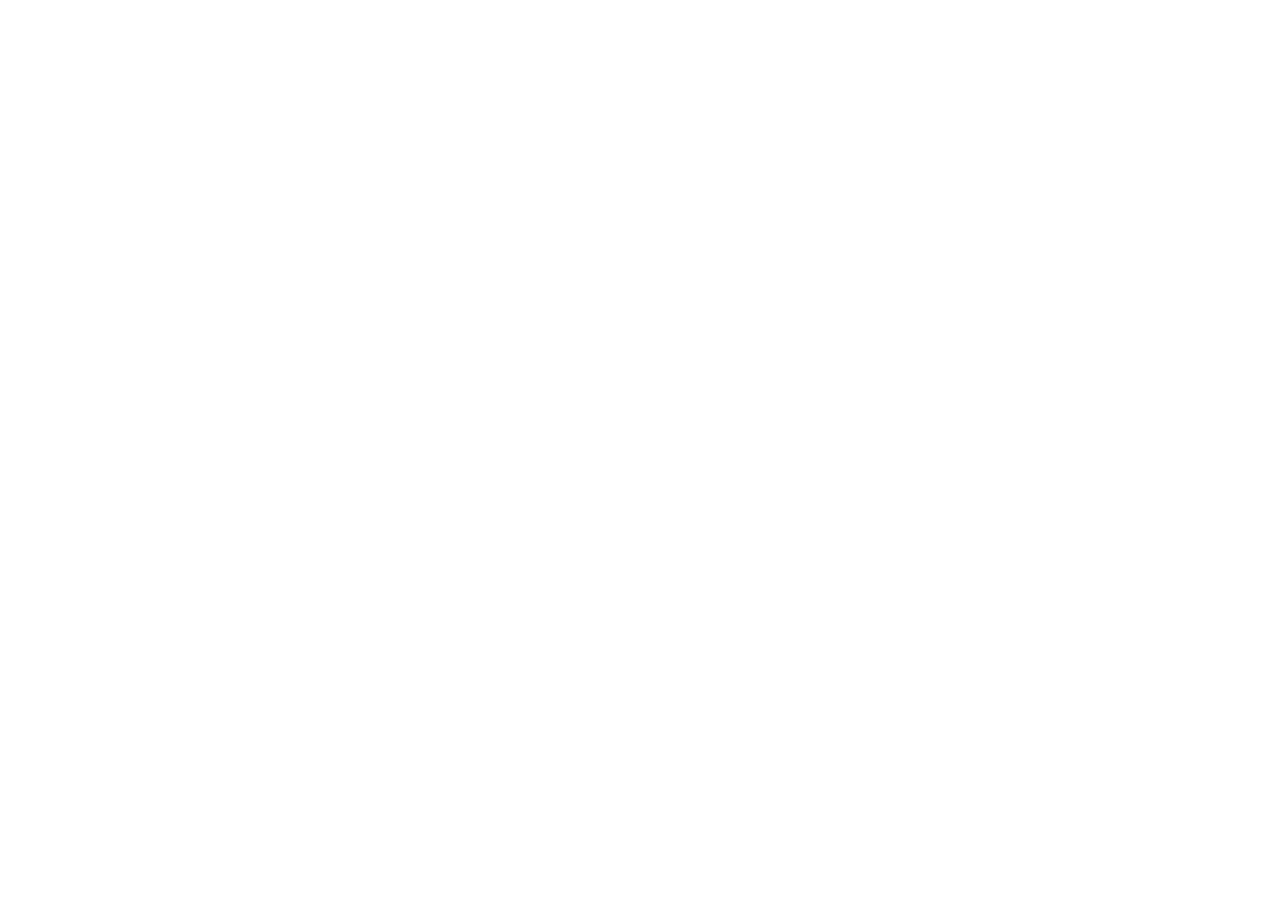
==== index.html @ b89db433 "arquivo nescessario inicial index e pastas de arquivos" ====
<!DOCTYPE html>
<html lang="pt-br">
<head>
    <meta charset="UTF-8">
    <meta name="viewport" content="width=device-width, initial-scale=1.0">
    <title>Página de  Receitas</title>
</head>
<body>
    
</body>
</html>
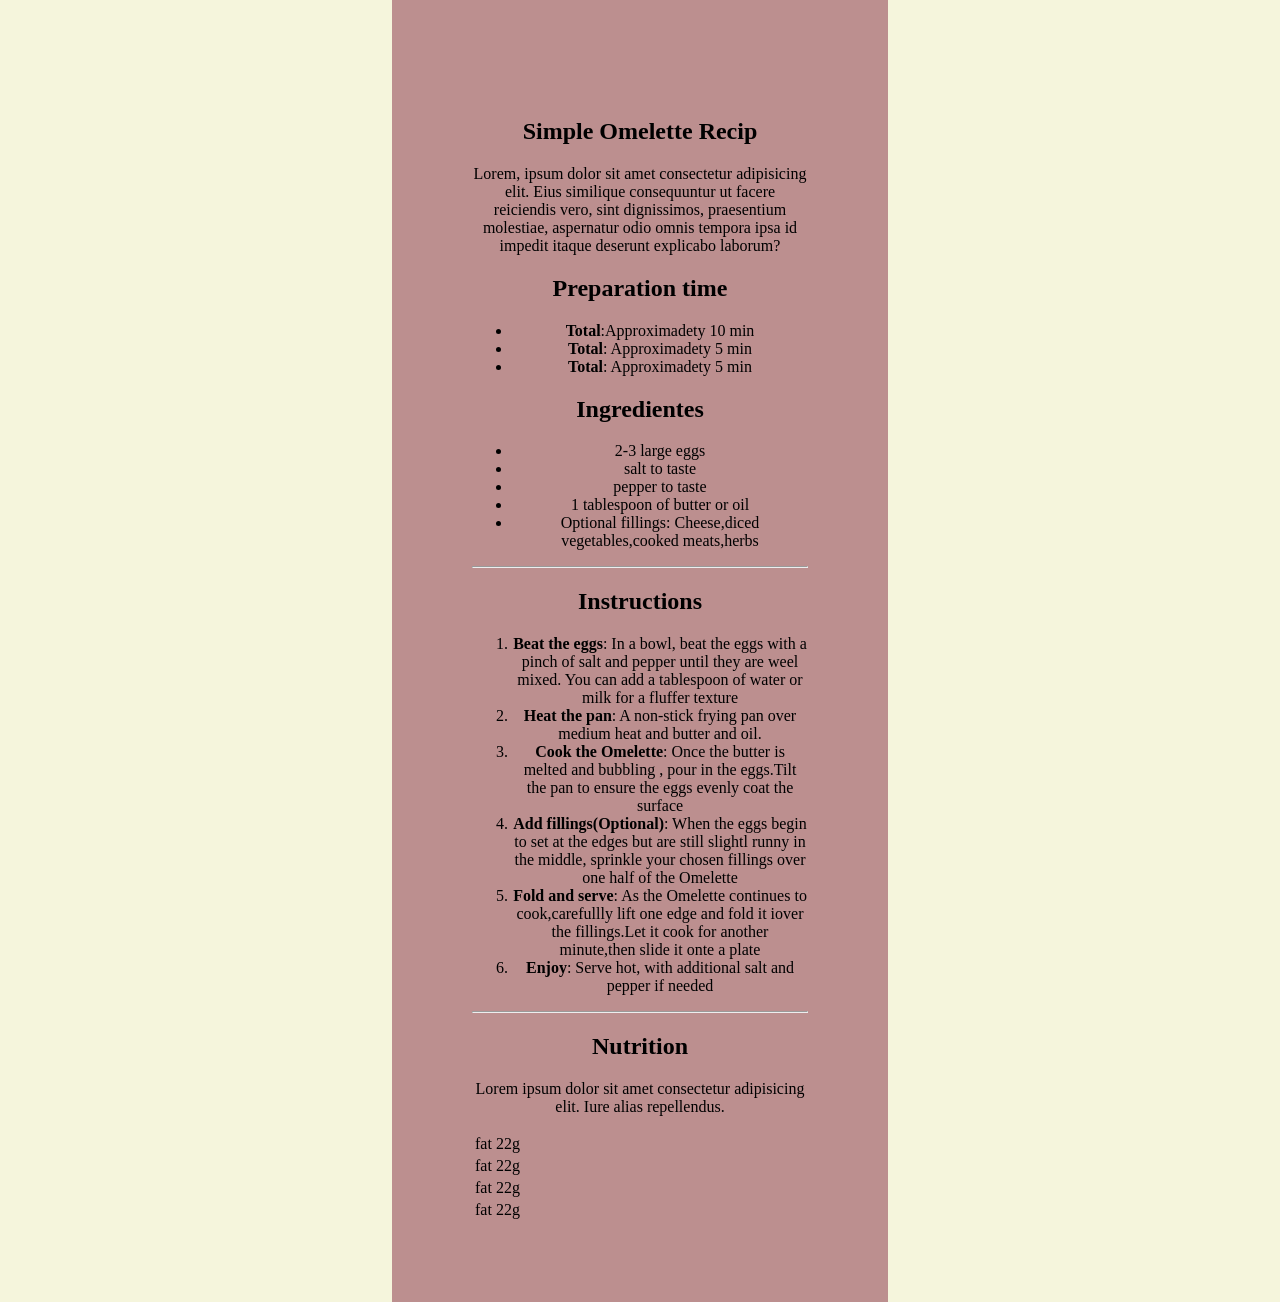
==== commit 75775f7a: "incorporando a pagina css e links" ====
--- a/index.html
+++ b/index.html
@@ -1,11 +1,98 @@
 <!DOCTYPE html>
 <html lang="pt-br">
+
 <head>
     <meta charset="UTF-8">
     <meta name="viewport" content="width=device-width, initial-scale=1.0">
-    <title>Página de  Receitas</title>
+    <title>Página de Receitas</title>
+    <link rel="stylesheet" href="estilos/style.css">
+    <link rel="preconnect" href="https://fonts.googleapis.com">
+    <link rel="preconnect" href="https://fonts.gstatic.com" crossorigin>
+    <link href="https://fonts.googleapis.com/css2?family=Young+Serif&family=Outfit:wght@400;600;700&display=swap"
+        rel="stylesheet">
 </head>
+
 <body>
-    
+    <main class="card">
+        <img src="" alt="">
+        <section class="conteudo">
+            <h1>
+                Simple Omelette Recip
+            </h1>
+            <p>Lorem, ipsum dolor sit amet consectetur adipisicing elit. Eius similique consequuntur ut facere
+                reiciendis
+                vero, sint dignissimos, praesentium molestiae, aspernatur odio omnis tempora ipsa id impedit itaque
+                deserunt
+                explicabo laborum?</p>
+        </section>
+        <section class="refeição">
+            <h2>Preparation time</h2>
+            <ul>
+                <li> <strong>Total</strong>:Approximadety 10 min</li>
+                <li> <strong>Total</strong>: Approximadety 5 min</li>
+                <li> <strong>Total</strong>: Approximadety 5 min</li>
+            </ul>
+        </section>
+        <section class="refeição">
+            <h1>Ingredientes</h1>
+            <ul>
+                <li>2-3 large eggs</li>
+                <li>salt to taste</li>
+                <li>pepper to taste</li>
+                <li>1 tablespoon of butter or oil</li>
+                <li>Optional fillings: Cheese,diced vegetables,cooked meats,herbs</li>
+            </ul>
+        </section>
+
+        <hr>
+        <section class="refeição">
+            <h2>Instructions</h2>
+            <ol>
+                <li> <strong>Beat the eggs</strong>: In a bowl, beat the eggs with a pinch of salt and pepper until they
+                    are weel mixed. You can add a tablespoon of water or milk for a fluffer texture </li>
+
+                <li><strong>Heat the pan</strong>: A non-stick frying pan over medium heat and butter and oil. </li>
+
+                <li><strong>Cook the Omelette</strong>: Once the butter is melted and bubbling , pour in the eggs.Tilt
+                    the pan to ensure the eggs evenly coat the surface</li>
+
+                <li><strong>Add fillings(Optional)</strong>: When the eggs begin to set at the edges but are still
+                    slightl runny in the middle, sprinkle your chosen fillings over one half of the Omelette</li>
+
+                <li><strong>Fold and serve</strong>: As the Omelette continues to cook,carefullly lift one edge and fold
+                    it iover the fillings.Let it cook for another minute,then slide it onte a plate </li>
+
+                <li><strong>Enjoy</strong>: Serve hot, with additional salt and pepper if needed</li>
+            </ol>
+        </section>
+        <hr>
+        <section class="refeição">
+            <h2>Nutrition</h2>
+            <p> Lorem ipsum dolor sit amet consectetur adipisicing elit. Iure alias repellendus.</p>
+            <table class="tabela-nutrição">
+                <tr>
+                    <td>fat</td>
+                    <td class="valor">22g</td>
+                </tr>
+
+                <tr>
+                    <td>fat</td>
+                    <td class="valor">22g</td>
+                </tr>
+
+                <tr>
+                    <td>fat</td>
+                    <td class="valor">22g</td>
+                </tr>
+                <tr>
+                    <td>fat</td>
+                    <td class="valor">22g</td>
+                </tr>
+            </table>
+        </section>
+
+
+    </main>
 </body>
+
 </html>
--- a/estilos/style.css
+++ b/estilos/style.css
@@ -0,0 +1,21 @@
+body{
+    background-color: beige;
+    margin: 0;
+    justify-content: center;
+     display: flex;
+     color:;
+     padding: ;
+}
+
+.card{
+     background-color: rosybrown ;
+     padding: 5em ;
+     border-radius: ;
+     max-width: 90%;
+     width: 21em;
+     justify-content: center;
+     align-items: center;
+     text-align: center;
+
+     
+}
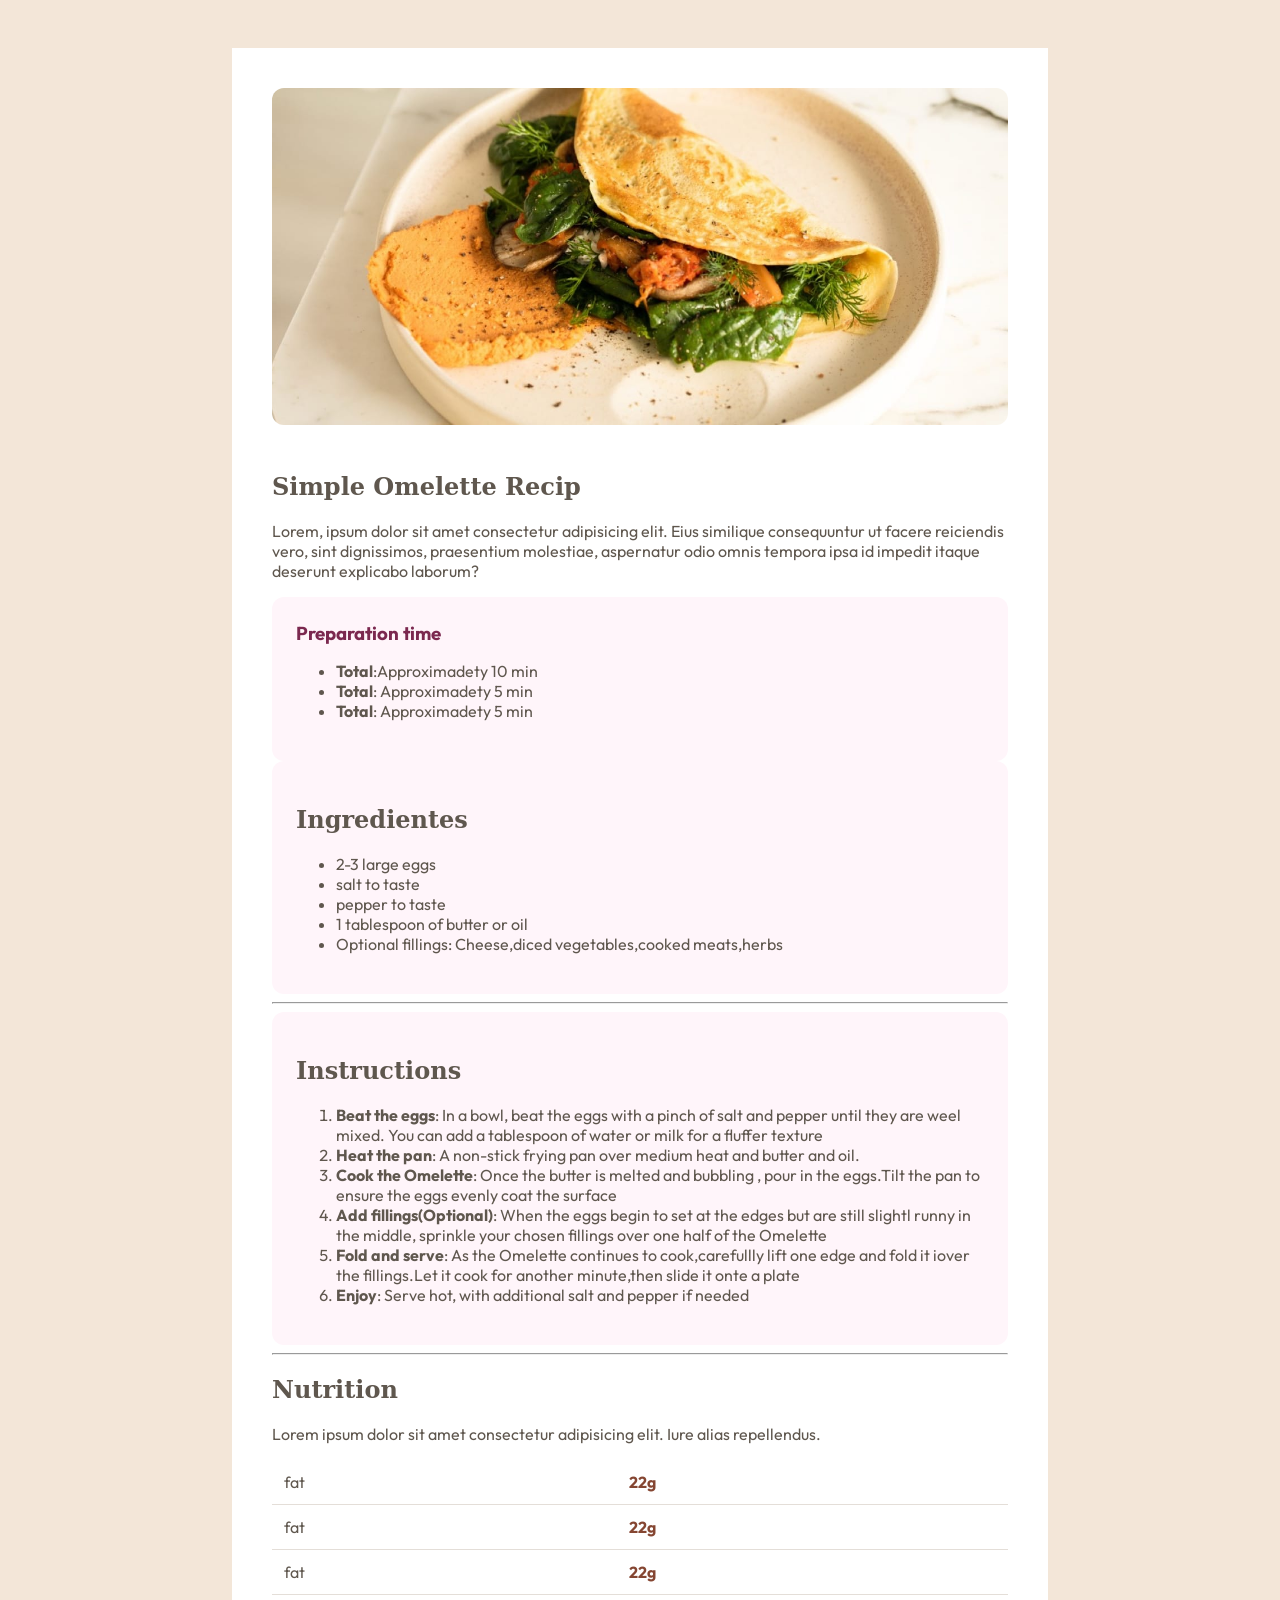
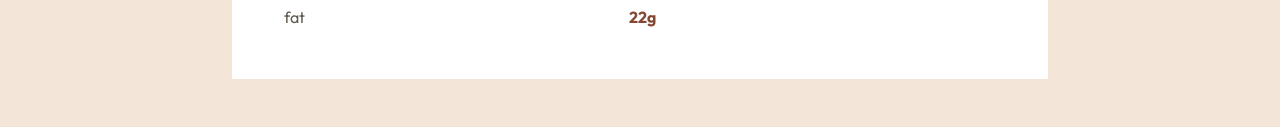
==== commit acb1711b: "dando forma" ====
--- a/index.html
+++ b/index.html
@@ -14,7 +14,7 @@
 
 <body>
     <main class="card">
-        <img src="" alt="">
+        <img src="recipe-page-main/assets/images/image-omelette.jpeg" alt="Omelette-IMG">
         <section class="conteudo">
             <h1>
                 Simple Omelette Recip
@@ -25,15 +25,15 @@
                 deserunt
                 explicabo laborum?</p>
         </section>
-        <section class="refeição">
-            <h2>Preparation time</h2>
+        <section class="refeicao">
+            <h3>Preparation time</h3>
             <ul>
                 <li> <strong>Total</strong>:Approximadety 10 min</li>
                 <li> <strong>Total</strong>: Approximadety 5 min</li>
                 <li> <strong>Total</strong>: Approximadety 5 min</li>
             </ul>
         </section>
-        <section class="refeição">
+        <section class="refeicao">
             <h1>Ingredientes</h1>
             <ul>
                 <li>2-3 large eggs</li>
@@ -45,7 +45,7 @@
         </section>
 
         <hr>
-        <section class="refeição">
+        <section class="refeicao">
             <h2>Instructions</h2>
             <ol>
                 <li> <strong>Beat the eggs</strong>: In a bowl, beat the eggs with a pinch of salt and pepper until they
--- a/estilos/style.css
+++ b/estilos/style.css
@@ -1,21 +1,63 @@
-body{
-    background-color: beige;
-    margin: 0;
+body {
+    background-color:
+     hsl(30, 54%, 90%);
+     font-family: 'Outfit', sans-serif;
+    font-size: 1em;
     justify-content: center;
-     display: flex;
-     color:;
-     padding: ;
+    display: flex;
+    color: hsl(30, 10%, 34%) ;
+    padding: 2.5em 1.25em ;
 }
 
-.card{
-     background-color: rosybrown ;
-     padding: 5em ;
-     border-radius: ;
-     max-width: 90%;
-     width: 21em;
-     justify-content: center;
-     align-items: center;
-     text-align: center;
+h1,h2{
+    font-family: 'Young Serif','serif';
+}
 
-     
+.card {
+    background-color: hsl(0, 0%, 100%);
+    max-width: 46rem;
+    border-radius: 1.5 ;
+    padding:2.5em ;
+}
+
+.card img{
+    width: 100%;
+    max-width: 100%;
+    height: auto;
+    border-radius: 0.75em;
+    padding: 0;
+    margin-bottom: 1.5em;
+
+}
+
+/*Tituos principais usam a fonte young Serif*/
+.refeicao{
+     background-color: hsl(330, 100%, 98%);
+     border-radius: 0.75em;
+     padding: 1.5em;
+}
+
+
+.refeicao h3{
+    color: hsl(332, 51%, 32%);
+    font-weight: 700;
+    margin-bottom: 0.5em;
+    margin-top: 0;
+}
+table{
+    width: 100%;
+    border-collapse: collapse;
+}
+td{
+    padding: 0.75em;
+    border-bottom: 1px solid hsl(30, 18%, 87%);
+    text-align: left;
+}
+
+tr:last-child td{
+    border-bottom: none;
+}
+.valor{
+    color: hsl(14, 45%, 36%);
+    font-weight: 700;
 }
